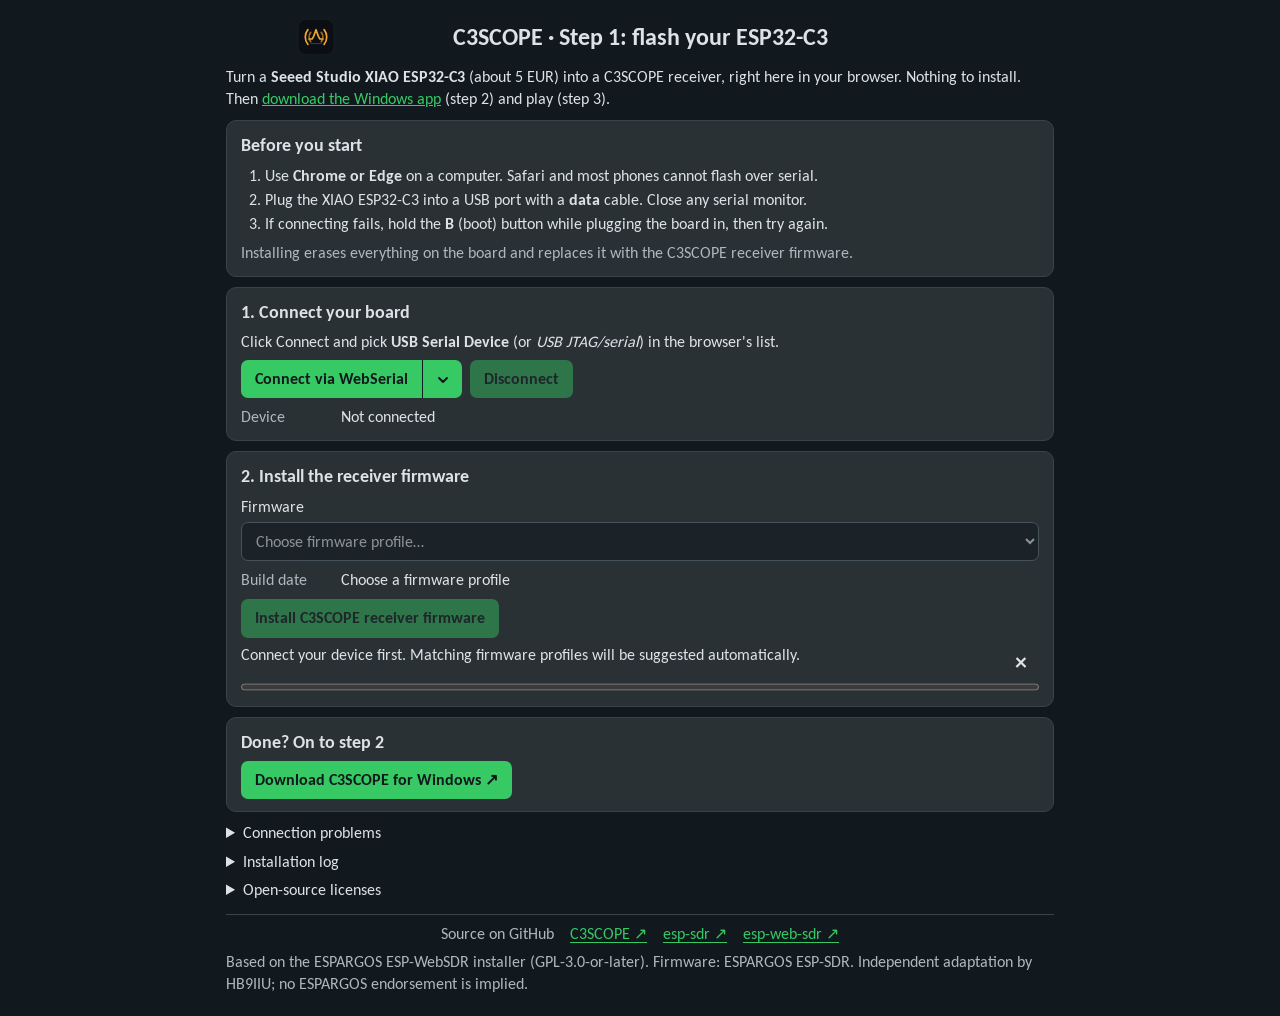
==== docs/index.html @ c2f622d9 "Add browser flasher site (docs/) and restructure README as Flash / Download / Play" ====
<!doctype html>
<html lang="en">
  <head>
    <meta charset="utf-8" />
    <meta name="viewport" content="width=device-width,initial-scale=1" />
    <title>C3SCOPE · Flash your ESP32-C3</title>
    <meta name="description" content="Flash the C3SCOPE receiver firmware to a Seeed Studio XIAO ESP32-C3 from your browser." />
    <link rel="icon" type="image/svg+xml" href="c3scope.svg" />
    <link rel="icon" type="image/png" sizes="194x194" href="favicon-194x194.png" />
    <link rel="icon" type="image/png" sizes="32x32" href="favicon-32x32.png" />
    <link rel="icon" type="image/png" sizes="16x16" href="favicon-16x16.png" />
    <link rel="stylesheet" href="fonts.css" />
    <link rel="stylesheet" href="flasher/style.css" />
  </head>
  <body>
    <header>
      <img src="c3scope.svg" alt="C3SCOPE" />
      <h1>C3SCOPE · Step 1: flash your ESP32-C3</h1>
    </header>
    <p>
      Turn a <strong>Seeed Studio XIAO ESP32-C3</strong> (about 5 EUR) into a C3SCOPE receiver, right here in your
      browser. Nothing to install. Then
      <a href="https://github.com/HB9IIU/C3SCOPE/releases">download the Windows app</a> (step 2) and play (step 3).
    </p>
    <section>
      <h2>Before you start</h2>
      <ol>
        <li>Use <strong>Chrome or Edge</strong> on a computer. Safari and most phones cannot flash over serial.</li>
        <li>Plug the XIAO ESP32-C3 into a USB port with a <strong>data</strong> cable. Close any serial monitor.</li>
        <li>If connecting fails, hold the <strong>B</strong> (boot) button while plugging the board in, then try again.</li>
      </ol>
      <p class="muted">Installing erases everything on the board and replaces it with the C3SCOPE receiver firmware.</p>
    </section>
    <section>
      <h2>1. Connect your board</h2>
      <p>Click Connect and pick <strong>USB Serial Device</strong> (or <em>USB JTAG/serial</em>) in the browser's list.</p>
      <div class="actions">
        <div class="connect-buttons">
          <button id="connect" disabled>Connect via WebSerial</button
          ><button
            id="chooseConnection"
            type="button"
            disabled
            aria-label="Connection options"
            title="Connection options"
            aria-haspopup="menu"
            aria-expanded="false"
            aria-controls="connectMenu"
          >
            <svg width="12" height="8" viewBox="0 0 12 8" aria-hidden="true">
              <path
                d="m2 2 4 4 4-4"
                fill="none"
                stroke="currentColor"
                stroke-width="2"
                stroke-linecap="round"
                stroke-linejoin="round"
              />
            </svg>
          </button>
          <div id="connectMenu" role="menu" aria-label="Connection options" hidden>
            <button id="connectAlternative" type="button" role="menuitem">Choose WebUSB Device…</button>
          </div>
        </div>
        <button id="disconnect" disabled>Disconnect</button>
      </div>
      <dl>
        <dt>Device</dt>
        <dd id="device">Not connected</dd>
      </dl>
    </section>
    <section>
      <h2>2. Install the receiver firmware</h2>
      <label for="revision">Firmware</label
      ><select id="revision" disabled aria-describedby="s3-bridge-hint">
        <option value="">Choose firmware profile…</option>
      </select>
      <p id="s3-bridge-hint" hidden></p>
      <dl>
        <dt>Build date</dt>
        <dd id="version"></dd>
      </dl>
      <div class="actions"><button id="install" disabled>Install C3SCOPE receiver firmware</button></div>
      <div id="statusBanner">
        <p id="status" role="status" aria-live="polite">Loading firmware catalog…</p>
        <button
          id="dismissStatus"
          type="button"
          aria-label="Dismiss installer message"
          title="Dismiss installer message"
        >
          <span aria-hidden="true">×</span>
        </button>
      </div>
      <progress id="progress" max="100" value="0" aria-label="Firmware write progress"></progress>
    </section>
    <section>
      <h2>Done? On to step 2</h2>
      <div class="actions">
        <a class="button" href="https://github.com/HB9IIU/C3SCOPE/releases">Download C3SCOPE for Windows ↗</a>
      </div>
      <a id="open-application" href="https://github.com/HB9IIU/C3SCOPE" hidden>C3SCOPE</a>
    </section>
    <details>
      <summary>Connection problems</summary>
      <ul>
        <li>The board is not listed: check the cable carries data, unplug other serial programs, and try another USB socket.</li>
        <li>
          Windows can give the same COM number to your board and to a virtual serial port from other radio software
          (for example FlexRadio, com0com or VSPE). If connecting fails, open Device Manager, Ports (COM &amp; LPT),
          double-click the board's <em>USB Serial Device</em>, Port Settings, Advanced, pick another COM port number,
          then unplug and replug the board.
        </li>
        <li>Still stuck: hold <strong>B</strong> while plugging the board in, then connect again.</li>
      </ul>
    </details>
    <details>
      <summary>Installation log</summary>
      <pre id="log"></pre>
    </details>
    <script src="serial-transport.js"></script>
    <script type="module" src="flasher/app.js"></script>
    <details>
      <summary>Open-source licenses</summary>
      <p>
        <a href="flasher/vendor/LICENSE-atob-lite">LICENSE-atob-lite</a>
        <a href="flasher/vendor/LICENSE-esptool-js">LICENSE-esptool-js</a>
        <a href="flasher/vendor/LICENSE-pako">LICENSE-pako</a>
        <a href="flasher/vendor/LICENSE-tslib">LICENSE-tslib</a>
      </p>
    </details>
    <footer class="source-footer">
      <nav aria-label="Source code">
        <span>Source on GitHub</span
        ><a href="https://github.com/HB9IIU/C3SCOPE" target="_blank" rel="noopener noreferrer">C3SCOPE ↗</a
        ><a href="https://github.com/ESPARGOS/esp-sdr" target="_blank" rel="noopener noreferrer">esp-sdr ↗</a
        ><a href="https://github.com/ESPARGOS/esp-web-sdr" target="_blank" rel="noopener noreferrer"
          >esp-web-sdr ↗</a
        >
      </nav>
      <p class="muted">
        Based on the ESPARGOS ESP-WebSDR installer (GPL-3.0-or-later). Firmware: ESPARGOS ESP-SDR. Independent
        adaptation by HB9IIU; no ESPARGOS endorsement is implied.
      </p>
    </footer>
  </body>
</html>
---- docs/fonts.css ----
/* Carlito (Latin), from Google Fonts; licensed under the SIL Open Font License.
Copyright 2013 The Carlito Project Authors (https://github.com/googlefonts/carlito), with Reserved Font Name "Carlito"


This Font Software is licensed under the SIL Open Font License, Version 1.1.
This license is copied below, and is also available with a FAQ at:
https://scripts.sil.org/OFL


-----------------------------------------------------------
SIL OPEN FONT LICENSE Version 1.1 - 26 February 2007
-----------------------------------------------------------

PREAMBLE
The goals of the Open Font License (OFL) are to stimulate worldwide
development of collaborative font projects, to support the font creation
efforts of academic and linguistic communities, and to provide a free and
open framework in which fonts may be shared and improved in partnership
with others.

The OFL allows the licensed fonts to be used, studied, modified and
redistributed freely as long as they are not sold by themselves. The
fonts, including any derivative works, can be bundled, embedded, 
redistributed and/or sold with any software provided that any reserved
names are not used by derivative works. The fonts and derivatives,
however, cannot be released under any other type of license. The
requirement for fonts to remain under this license does not apply
to any document created using the fonts or their derivatives.

DEFINITIONS
"Font Software" refers to the set of files released by the Copyright
Holder(s) under this license and clearly marked as such. This may
include source files, build scripts and documentation.

"Reserved Font Name" refers to any names specified as such after the
copyright statement(s).

"Original Version" refers to the collection of Font Software components as
distributed by the Copyright Holder(s).

"Modified Version" refers to any derivative made by adding to, deleting,
or substituting -- in part or in whole -- any of the components of the
Original Version, by changing formats or by porting the Font Software to a
new environment.

"Author" refers to any designer, engineer, programmer, technical
writer or other person who contributed to the Font Software.

PERMISSION & CONDITIONS
Permission is hereby granted, free of charge, to any person obtaining
a copy of the Font Software, to use, study, copy, merge, embed, modify,
redistribute, and sell modified and unmodified copies of the Font
Software, subject to the following conditions:

1) Neither the Font Software nor any of its individual components,
in Original or Modified Versions, may be sold by itself.

2) Original or Modified Versions of the Font Software may be bundled,
redistributed and/or sold with any software, provided that each copy
contains the above copyright notice and this license. These can be
included either as stand-alone text files, human-readable headers or
in the appropriate machine-readable metadata fields within text or
binary files as long as those fields can be easily viewed by the user.

3) No Modified Version of the Font Software may use the Reserved Font
Name(s) unless explicit written permission is granted by the corresponding
Copyright Holder. This restriction only applies to the primary font name as
presented to the users.

4) The name(s) of the Copyright Holder(s) or the Author(s) of the Font
Software shall not be used to promote, endorse or advertise any
Modified Version, except to acknowledge the contribution(s) of the
Copyright Holder(s) and the Author(s) or with their explicit written
permission.

5) The Font Software, modified or unmodified, in part or in whole,
must be distributed entirely under this license, and must not be
distributed under any other license. The requirement for fonts to
remain under this license does not apply to any document created
using the Font Software.

TERMINATION
This license becomes null and void if any of the above conditions are
not met.

DISCLAIMER
THE FONT SOFTWARE IS PROVIDED "AS IS", WITHOUT WARRANTY OF ANY KIND,
EXPRESS OR IMPLIED, INCLUDING BUT NOT LIMITED TO ANY WARRANTIES OF
MERCHANTABILITY, FITNESS FOR A PARTICULAR PURPOSE AND NONINFRINGEMENT
OF COPYRIGHT, PATENT, TRADEMARK, OR OTHER RIGHT. IN NO EVENT SHALL THE
COPYRIGHT HOLDER BE LIABLE FOR ANY CLAIM, DAMAGES OR OTHER LIABILITY,
INCLUDING ANY GENERAL, SPECIAL, INDIRECT, INCIDENTAL, OR CONSEQUENTIAL
DAMAGES, WHETHER IN AN ACTION OF CONTRACT, TORT OR OTHERWISE, ARISING
FROM, OUT OF THE USE OR INABILITY TO USE THE FONT SOFTWARE OR FROM
OTHER DEALINGS IN THE FONT SOFTWARE.

*/
@font-face{font-family:Carlito;font-style:normal;font-weight:400;font-display:swap;src:url([data-uri]) format("woff2")}
@font-face{font-family:Carlito;font-style:normal;font-weight:700;font-display:swap;src:url([data-uri]) format("woff2")}
---- docs/flasher/style.css ----
:root {
  color-scheme: dark;
  font:
    16px/1.4 Carlito,
    'Segoe UI',
    Roboto,
    'Helvetica Neue',
    Arial,
    'Noto Sans',
    'Liberation Sans',
    sans-serif;
  background: #11191e;
  color: #dee2e6;
}
* {
  box-sizing: border-box;
}
body {
  max-width: 860px;
  margin: 0 auto;
  padding: 14px 16px;
}
header {
  display: grid;
  grid-template-columns: 180px minmax(0, 1fr) 180px;
  align-items: center;
  gap: 8px;
  text-align: center;
}
header img {
  width: 180px;
  height: 36px;
  justify-self: start;
}
h1 {
  font-size: 24px;
  margin: 6px 0;
}
h2 {
  font-size: 18px;
  margin: 0 0 6px;
}
p {
  margin: 6px 0;
}
ol {
  margin: 6px 0;
  padding-left: 24px;
}
li + li {
  margin-top: 2px;
}
section {
  background: #293135;
  border: 1px solid #394348;
  border-radius: 10px;
  padding: 12px 14px;
  margin: 10px 0;
}
section > :last-child {
  margin-bottom: 0;
}
a {
  color: #37c964;
}
.source-footer {
  margin-top: 12px;
  padding-top: 8px;
  border-top: 1px solid #394348;
  font-size: 16px;
}
.source-footer nav {
  display: flex;
  justify-content: center;
  align-items: center;
  flex-wrap: wrap;
  gap: 6px 16px;
}
.source-footer span {
  color: #adb8bd;
}
.source-footer a {
  white-space: nowrap;
  text-underline-offset: 3px;
}
.source-footer a:hover {
  color: #dee2e6;
}
.source-footer a:focus-visible {
  outline: 2px solid #37c964;
  outline-offset: 4px;
}
button,
.button {
  font: inherit;
  padding: 8px 14px;
  border: 0;
  border-radius: 7px;
  background: #37c964;
  color: #11191e;
  font-weight: 700;
  cursor: pointer;
}
.button {
  display: inline-block;
  text-align: center;
  text-decoration: none;
}
.button:focus-visible {
  outline: 2px solid #dee2e6;
  outline-offset: 3px;
}
select {
  display: block;
  width: 100%;
  font: inherit;
  padding: 8px 10px;
  margin-top: 4px;
  background: #11191e;
  color: #dee2e6;
  border: 1px solid #617079;
  border-radius: 7px;
}
select:disabled {
  opacity: 0.55;
}
select option {
  color: #dee2e6;
  background: #11191e;
}
#revision[data-suggested='true'],
#revision option[data-suggested='true'] {
  color: #37c964;
}
button:disabled {
  opacity: 0.45;
  cursor: default;
}
.actions {
  display: flex;
  gap: 8px;
  flex-wrap: wrap;
}
.muted,
small {
  color: #adb8bd;
}
progress {
  display: block;
  width: 100%;
  height: 14px;
  accent-color: #37c964;
}
details {
  margin: 6px 0;
}
#status {
  overflow-wrap: anywhere;
}
#log {
  white-space: pre-wrap;
  overflow-wrap: anywhere;
  max-height: 300px;
  overflow: auto;
  font: 12px/1.6 monospace;
}
#status[data-error='true'] {
  color: #ffb5b5;
}
dl {
  display: grid;
  grid-template-columns: 90px 1fr;
  gap: 4px 10px;
  margin: 8px 0;
}
dt {
  color: #adb8bd;
}
dd {
  margin: 0;
  overflow-wrap: anywhere;
}
@media (max-width: 700px) {
  header {
    grid-template-columns: 1fr;
  }
  header h1 {
    justify-self: stretch;
  }
}
@media (max-width: 500px) {
  body {
    padding: 12px;
  }
  header {
    gap: 8px;
  }
  section {
    padding: 12px;
  }
  dl {
    grid-template-columns: 65px minmax(0, 1fr);
  }
  button,
  .button {
    width: 100%;
    min-height: 44px;
  }
  select {
    min-height: 44px;
  }
}

.connect-buttons {
  display: inline-flex;
  position: relative;
  align-items: stretch;
}
.connect-buttons #connect {
  border-radius: 7px 0 0 7px;
}
#chooseConnection {
  width: 40px;
  flex: 0 0 40px;
  padding: 8px;
  border-left: 1px solid #11191e;
  border-radius: 0 7px 7px 0;
}
#connectMenu {
  position: absolute;
  top: calc(100% + 4px);
  left: 0;
  min-width: 100%;
  z-index: 10;
  padding: 4px;
  background: #11191e;
  border: 1px solid #617079;
  border-radius: 7px;
  box-shadow: 0 4px 12px #0006;
}
#connectMenu[hidden] {
  display: none;
}
#connectAlternative {
  width: 100%;
  white-space: nowrap;
  text-align: left;
  background: transparent;
  color: #dee2e6;
  font-weight: 400;
}
#connectAlternative:hover:not(:disabled),
#connectAlternative:focus-visible {
  background: #293135;
}
.connect-buttons button:focus-visible {
  outline: 2px solid #dee2e6;
  outline-offset: 2px;
  z-index: 1;
}
@media (max-width: 500px) {
  .connect-buttons {
    width: 100%;
  }
  .connect-buttons #connect {
    flex: 1;
    min-width: 0;
  }
}

#statusBanner {
  position: relative;
  padding-right: 44px;
  min-height: 36px;
}
#statusBanner[hidden] {
  display: none;
}
#dismissStatus {
  position: absolute;
  top: 0;
  right: 0;
  width: 36px;
  height: 36px;
  min-height: 36px;
  margin: 0;
  padding: 0;
  background: transparent;
  color: inherit;
  border: 1px solid transparent;
  font-size: 24px;
  line-height: 1;
}
#dismissStatus:hover {
  border-color: currentColor;
}
#dismissStatus:focus-visible {
  outline: 2px solid currentColor;
  outline-offset: 1px;
}
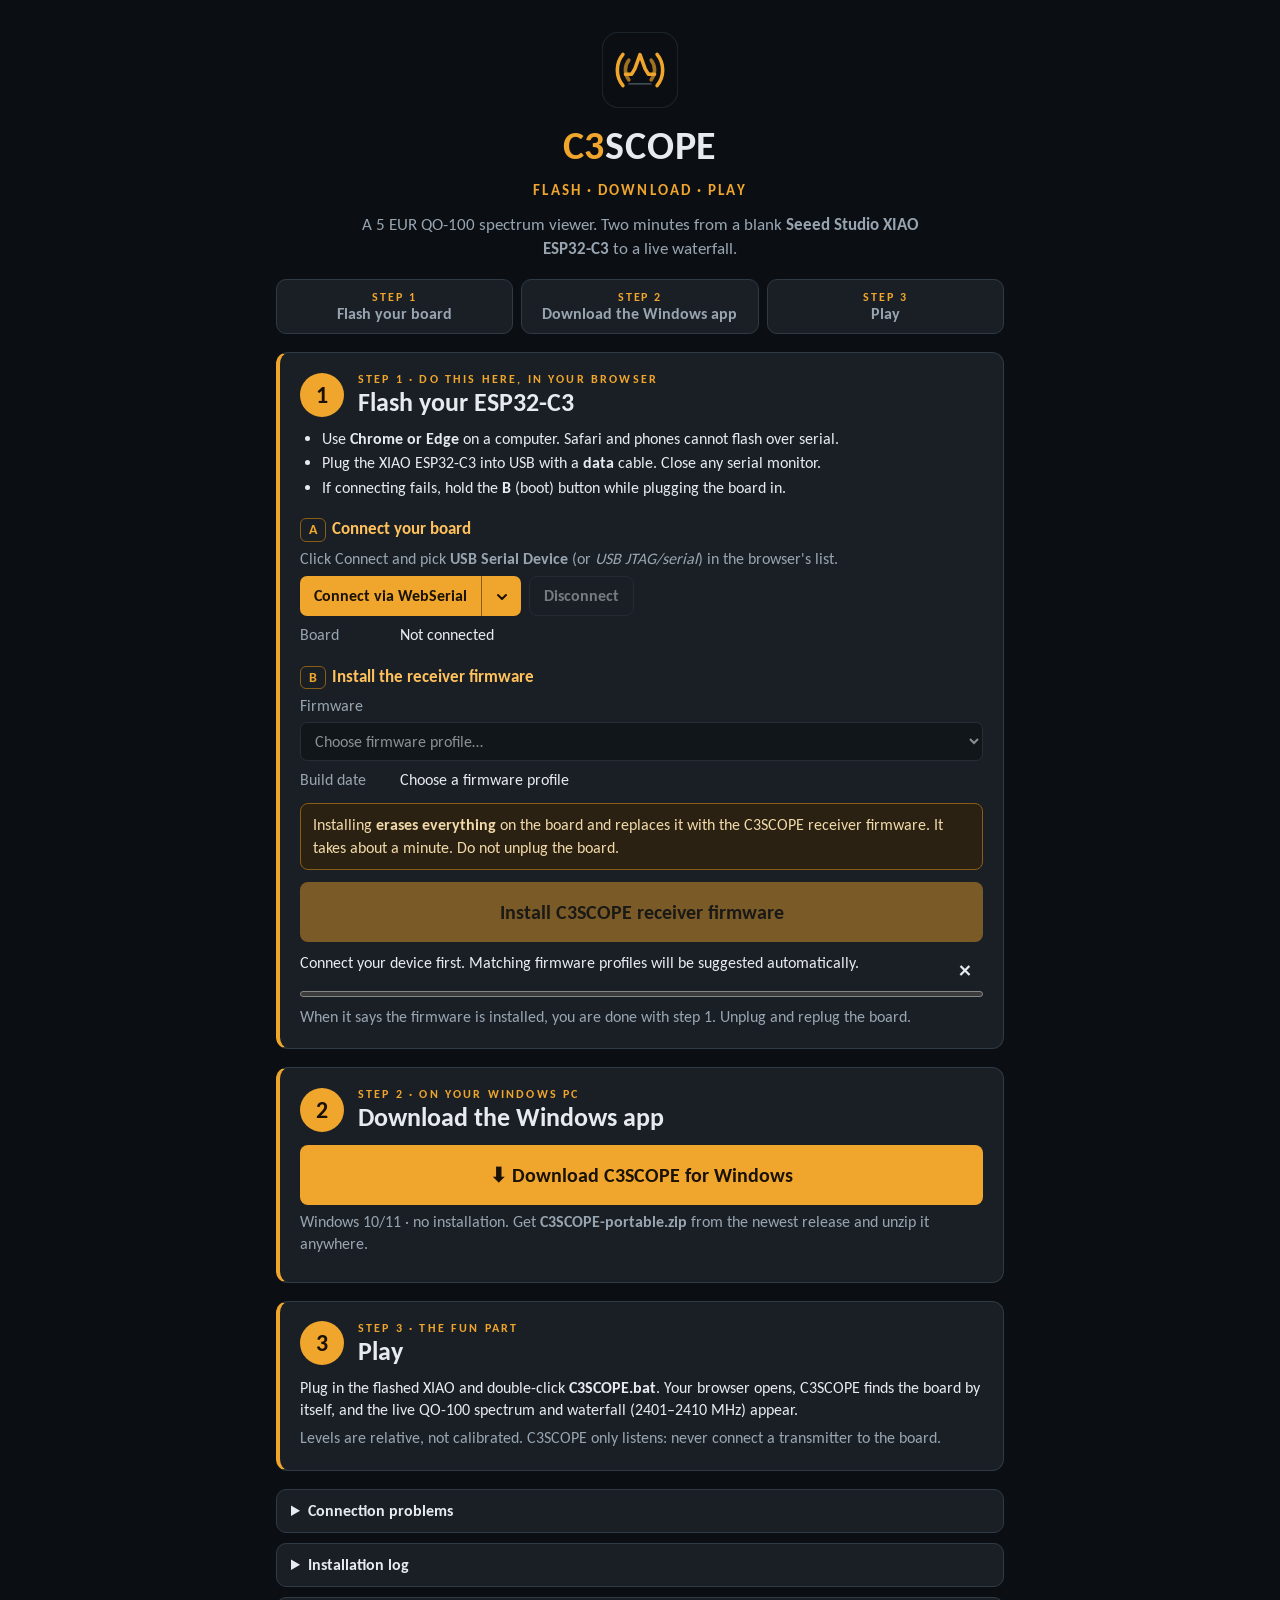
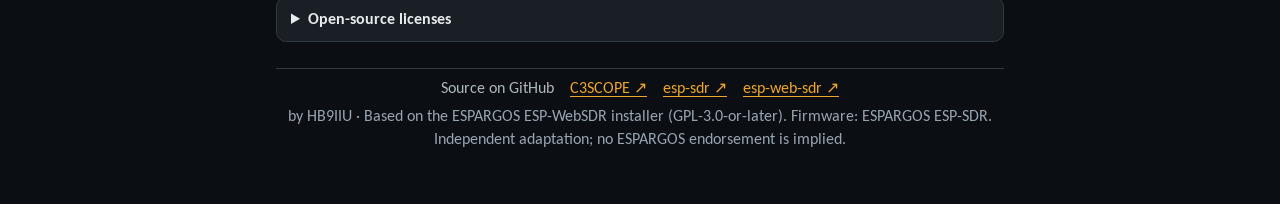
==== commit 05037e2b: "Redesign web flasher: amber theme, clear Step 1 / Step 2 / Step 3 cards" ====
--- a/docs/index.html
+++ b/docs/index.html
@@ -4,36 +4,49 @@
     <meta charset="utf-8" />
     <meta name="viewport" content="width=device-width,initial-scale=1" />
     <title>C3SCOPE · Flash your ESP32-C3</title>
-    <meta name="description" content="Flash the C3SCOPE receiver firmware to a Seeed Studio XIAO ESP32-C3 from your browser." />
+    <meta name="description" content="Flash the C3SCOPE receiver firmware to a Seeed Studio XIAO ESP32-C3 from your browser, then download the Windows app." />
+    <meta name="theme-color" content="#0b0f13" />
     <link rel="icon" type="image/svg+xml" href="c3scope.svg" />
     <link rel="icon" type="image/png" sizes="194x194" href="favicon-194x194.png" />
     <link rel="icon" type="image/png" sizes="32x32" href="favicon-32x32.png" />
     <link rel="icon" type="image/png" sizes="16x16" href="favicon-16x16.png" />
     <link rel="stylesheet" href="fonts.css" />
     <link rel="stylesheet" href="flasher/style.css" />
+    <link rel="stylesheet" href="site.css" />
   </head>
   <body>
-    <header>
-      <img src="c3scope.svg" alt="C3SCOPE" />
-      <h1>C3SCOPE · Step 1: flash your ESP32-C3</h1>
+    <header class="hero">
+      <img src="c3scope.svg" alt="" />
+      <h1><b>C3</b>SCOPE</h1>
+      <p class="tag">Flash · Download · Play</p>
+      <p class="lead">
+        A 5 EUR QO-100 spectrum viewer. Two minutes from a blank
+        <strong>Seeed Studio XIAO ESP32-C3</strong> to a live waterfall.
+      </p>
     </header>
-    <p>
-      Turn a <strong>Seeed Studio XIAO ESP32-C3</strong> (about 5 EUR) into a C3SCOPE receiver, right here in your
-      browser. Nothing to install. Then
-      <a href="https://github.com/HB9IIU/C3SCOPE/releases">download the Windows app</a> (step 2) and play (step 3).
-    </p>
-    <section>
-      <h2>Before you start</h2>
-      <ol>
-        <li>Use <strong>Chrome or Edge</strong> on a computer. Safari and most phones cannot flash over serial.</li>
-        <li>Plug the XIAO ESP32-C3 into a USB port with a <strong>data</strong> cable. Close any serial monitor.</li>
-        <li>If connecting fails, hold the <strong>B</strong> (boot) button while plugging the board in, then try again.</li>
-      </ol>
-      <p class="muted">Installing erases everything on the board and replaces it with the C3SCOPE receiver firmware.</p>
-    </section>
-    <section>
-      <h2>1. Connect your board</h2>
-      <p>Click Connect and pick <strong>USB Serial Device</strong> (or <em>USB JTAG/serial</em>) in the browser's list.</p>
+
+    <ol class="steps-nav" aria-label="The three steps">
+      <li><a href="#step1"><b>STEP 1</b>Flash your board</a></li>
+      <li><a href="#step2"><b>STEP 2</b>Download the Windows app</a></li>
+      <li><a href="#step3"><b>STEP 3</b>Play</a></li>
+    </ol>
+
+    <section class="step" id="step1">
+      <div class="step-head">
+        <span class="badge" aria-hidden="true">1</span>
+        <div>
+          <span class="kicker">Step 1 · do this here, in your browser</span>
+          <h2>Flash your ESP32-C3</h2>
+        </div>
+      </div>
+      <ul class="checklist">
+        <li>Use <strong>Chrome or Edge</strong> on a computer. Safari and phones cannot flash over serial.</li>
+        <li>Plug the XIAO ESP32-C3 into USB with a <strong>data</strong> cable. Close any serial monitor.</li>
+        <li>If connecting fails, hold the <strong>B</strong> (boot) button while plugging the board in.</li>
+      </ul>
+
+      <h3><span>A</span>Connect your board</h3>
+      <p class="muted">Click Connect and pick <strong>USB Serial Device</strong> (or <em>USB JTAG/serial</em>) in the browser's list.</p>
       <div class="actions">
         <div class="connect-buttons">
           <button id="connect" disabled>Connect via WebSerial</button
@@ -65,13 +78,12 @@
         <button id="disconnect" disabled>Disconnect</button>
       </div>
       <dl>
-        <dt>Device</dt>
+        <dt>Board</dt>
         <dd id="device">Not connected</dd>
       </dl>
-    </section>
-    <section>
-      <h2>2. Install the receiver firmware</h2>
-      <label for="revision">Firmware</label
+
+      <h3><span>B</span>Install the receiver firmware</h3>
+      <label for="revision" class="muted">Firmware</label
       ><select id="revision" disabled aria-describedby="s3-bridge-hint">
         <option value="">Choose firmware profile…</option>
       </select>
@@ -80,7 +92,8 @@
         <dt>Build date</dt>
         <dd id="version"></dd>
       </dl>
-      <div class="actions"><button id="install" disabled>Install C3SCOPE receiver firmware</button></div>
+      <p class="notice">Installing <strong>erases everything</strong> on the board and replaces it with the C3SCOPE receiver firmware. It takes about a minute. Do not unplug the board.</p>
+      <div class="actions"><button id="install" class="big-button" disabled>Install C3SCOPE receiver firmware</button></div>
       <div id="statusBanner">
         <p id="status" role="status" aria-live="polite">Loading firmware catalog…</p>
         <button
@@ -93,18 +106,43 @@
         </button>
       </div>
       <progress id="progress" max="100" value="0" aria-label="Firmware write progress"></progress>
+      <p class="muted">When it says the firmware is installed, you are done with step 1. Unplug and replug the board.</p>
     </section>
-    <section>
-      <h2>Done? On to step 2</h2>
-      <div class="actions">
-        <a class="button" href="https://github.com/HB9IIU/C3SCOPE/releases">Download C3SCOPE for Windows ↗</a>
+
+    <section class="step" id="step2">
+      <div class="step-head">
+        <span class="badge" aria-hidden="true">2</span>
+        <div>
+          <span class="kicker">Step 2 · on your Windows PC</span>
+          <h2>Download the Windows app</h2>
+        </div>
       </div>
+      <a class="button big-button" href="https://github.com/HB9IIU/C3SCOPE/releases">&#11015; Download C3SCOPE for Windows</a>
+      <p class="muted">
+        Windows 10/11 · no installation. Get <strong>C3SCOPE-portable.zip</strong> from the newest release and unzip it anywhere.
+      </p>
       <a id="open-application" href="https://github.com/HB9IIU/C3SCOPE" hidden>C3SCOPE</a>
     </section>
+
+    <section class="step" id="step3">
+      <div class="step-head">
+        <span class="badge" aria-hidden="true">3</span>
+        <div>
+          <span class="kicker">Step 3 · the fun part</span>
+          <h2>Play</h2>
+        </div>
+      </div>
+      <p>
+        Plug in the flashed XIAO and double-click <strong>C3SCOPE.bat</strong>. Your browser opens, C3SCOPE finds the
+        board by itself, and the live QO-100 spectrum and waterfall (2401–2410 MHz) appear.
+      </p>
+      <p class="muted">Levels are relative, not calibrated. C3SCOPE only listens: never connect a transmitter to the board.</p>
+    </section>
+
     <details>
       <summary>Connection problems</summary>
       <ul>
-        <li>The board is not listed: check the cable carries data, unplug other serial programs, and try another USB socket.</li>
+        <li>The board is not listed: check the cable carries data, close other serial programs, and try another USB socket.</li>
         <li>
           Windows can give the same COM number to your board and to a virtual serial port from other radio software
           (for example FlexRadio, com0com or VSPE). If connecting fails, open Device Manager, Ports (COM &amp; LPT),
@@ -139,8 +177,8 @@
         >
       </nav>
       <p class="muted">
-        Based on the ESPARGOS ESP-WebSDR installer (GPL-3.0-or-later). Firmware: ESPARGOS ESP-SDR. Independent
-        adaptation by HB9IIU; no ESPARGOS endorsement is implied.
+        by HB9IIU · Based on the ESPARGOS ESP-WebSDR installer (GPL-3.0-or-later). Firmware: ESPARGOS ESP-SDR.
+        Independent adaptation; no ESPARGOS endorsement is implied.
       </p>
     </footer>
   </body>
--- a/docs/site.css
+++ b/docs/site.css
@@ -0,0 +1,283 @@
+/* C3SCOPE web flasher: amber theme layered over the viewer's installer styles. */
+:root {
+  --accent: #f0a52c;
+  --accent-hi: #ffc15c;
+  --accent-dim: #8a5d17;
+  --ink: #1a1205;
+  --bg: #0b0f13;
+  --card: #1a1f25;
+  --card-hi: #20262d;
+  --line: #2f3a45;
+  --text: #e7ebef;
+  --dim: #98a5b1;
+  background: var(--bg);
+  color: var(--text);
+}
+html {
+  background: radial-gradient(ellipse at 50% -10%, #2a2f36 0%, var(--bg) 55%) fixed;
+}
+body {
+  max-width: 760px;
+  padding: 24px 16px 48px;
+}
+a {
+  color: var(--accent);
+  text-underline-offset: 3px;
+}
+a:hover {
+  color: var(--accent-hi);
+}
+
+/* Hero */
+.hero {
+  display: block; /* the installer styles <header> as a 3-column grid */
+  text-align: center;
+  padding: 8px 0 18px;
+}
+.hero img {
+  width: 76px;
+  height: 76px;
+  margin: 0 auto 10px;
+  display: block;
+}
+.hero h1 {
+  font-size: 40px;
+  letter-spacing: 0.02em;
+  margin: 0;
+}
+.hero h1 b {
+  color: var(--accent);
+}
+.hero .tag {
+  color: var(--accent);
+  font-weight: 700;
+  letter-spacing: 0.14em;
+  text-transform: uppercase;
+  font-size: 15px;
+  margin: 6px 0 0;
+}
+.hero .lead {
+  color: var(--dim);
+  max-width: 560px;
+  margin: 12px auto 0;
+  font-size: 17px;
+}
+
+/* Progress strip */
+.steps-nav {
+  display: grid;
+  grid-template-columns: repeat(3, 1fr);
+  gap: 8px;
+  margin: 0 0 18px;
+  padding: 0;
+  list-style: none;
+}
+.steps-nav li {
+  margin: 0;
+}
+.steps-nav a {
+  display: block;
+  padding: 10px 12px;
+  text-align: center;
+  text-decoration: none;
+  color: var(--dim);
+  background: var(--card);
+  border: 1px solid var(--line);
+  border-radius: 10px;
+  font-weight: 700;
+  line-height: 1.2;
+}
+.steps-nav a b {
+  display: block;
+  color: var(--accent);
+  font-size: 12px;
+  letter-spacing: 0.16em;
+}
+.steps-nav a:hover {
+  border-color: var(--accent);
+  color: var(--text);
+}
+
+/* Step cards */
+section.step {
+  position: relative;
+  background: var(--card);
+  border: 1px solid var(--line);
+  border-left: 4px solid var(--accent);
+  border-radius: 12px;
+  padding: 18px 20px 20px;
+  margin: 0 0 18px;
+}
+.step-head {
+  display: flex;
+  align-items: center;
+  gap: 14px;
+  margin-bottom: 10px;
+}
+.badge {
+  flex: 0 0 auto;
+  display: grid;
+  place-items: center;
+  width: 44px;
+  height: 44px;
+  border-radius: 50%;
+  background: var(--accent);
+  color: var(--ink);
+  font-size: 24px;
+  font-weight: 800;
+}
+.step-head .kicker {
+  display: block;
+  color: var(--accent);
+  font-size: 12px;
+  font-weight: 700;
+  letter-spacing: 0.18em;
+  text-transform: uppercase;
+}
+.step-head h2 {
+  font-size: 26px;
+  margin: 0;
+  line-height: 1.15;
+}
+.step h3 {
+  font-size: 17px;
+  margin: 18px 0 6px;
+  color: var(--accent-hi);
+}
+.step h3 span {
+  display: inline-block;
+  min-width: 26px;
+  margin-right: 6px;
+  padding: 1px 0;
+  text-align: center;
+  border: 1px solid var(--accent-dim);
+  border-radius: 6px;
+  color: var(--accent);
+  font-size: 14px;
+}
+.step .muted,
+.muted {
+  color: var(--dim);
+}
+.notice {
+  margin: 12px 0 0;
+  padding: 10px 12px;
+  background: #2a2112;
+  border: 1px solid var(--accent-dim);
+  border-radius: 8px;
+  color: #f1d9a9;
+}
+.big-button {
+  display: block;
+  width: 100%;
+  margin: 12px 0 4px;
+  padding: 16px 18px;
+  font-size: 20px;
+}
+.checklist {
+  margin: 8px 0 0;
+  padding-left: 22px;
+}
+
+/* Buttons, form controls */
+button,
+.button {
+  background: var(--accent);
+  color: var(--ink);
+  border-radius: 8px;
+}
+button:hover:not(:disabled),
+.button:hover {
+  background: var(--accent-hi);
+  color: var(--ink);
+}
+button:focus-visible,
+.button:focus-visible {
+  outline: 2px solid var(--accent-hi);
+  outline-offset: 3px;
+}
+#disconnect {
+  background: transparent;
+  color: var(--text);
+  border: 1px solid var(--line);
+}
+#disconnect:hover:not(:disabled) {
+  background: var(--card-hi);
+  color: var(--text);
+  border-color: var(--accent);
+}
+#chooseConnection {
+  border-left: 1px solid var(--accent-dim);
+}
+#connectMenu {
+  background: var(--card-hi);
+  border-color: var(--line);
+}
+#connectAlternative {
+  color: var(--text);
+}
+#connectAlternative:hover:not(:disabled),
+#connectAlternative:focus-visible {
+  background: var(--card);
+  color: var(--text);
+}
+select {
+  background: var(--bg);
+  border-color: var(--line);
+  color: var(--text);
+}
+select option {
+  background: var(--bg);
+  color: var(--text);
+}
+#revision[data-suggested='true'],
+#revision option[data-suggested='true'] {
+  color: var(--accent-hi);
+}
+progress {
+  accent-color: var(--accent);
+  height: 12px;
+}
+dt {
+  color: var(--dim);
+}
+#statusBanner {
+  margin-top: 6px;
+}
+#status[data-error='true'] {
+  color: #ffb5b5;
+}
+details {
+  background: var(--card);
+  border: 1px solid var(--line);
+  border-radius: 10px;
+  padding: 10px 14px;
+  margin: 10px 0;
+}
+details summary {
+  cursor: pointer;
+  font-weight: 700;
+}
+.source-footer {
+  border-top-color: var(--line);
+  margin-top: 26px;
+  text-align: center;
+}
+.source-footer a:focus-visible {
+  outline-color: var(--accent);
+}
+
+@media (max-width: 560px) {
+  .hero h1 {
+    font-size: 32px;
+  }
+  .steps-nav {
+    grid-template-columns: 1fr;
+  }
+  section.step {
+    padding: 16px 14px 18px;
+  }
+  .step-head h2 {
+    font-size: 22px;
+  }
+}
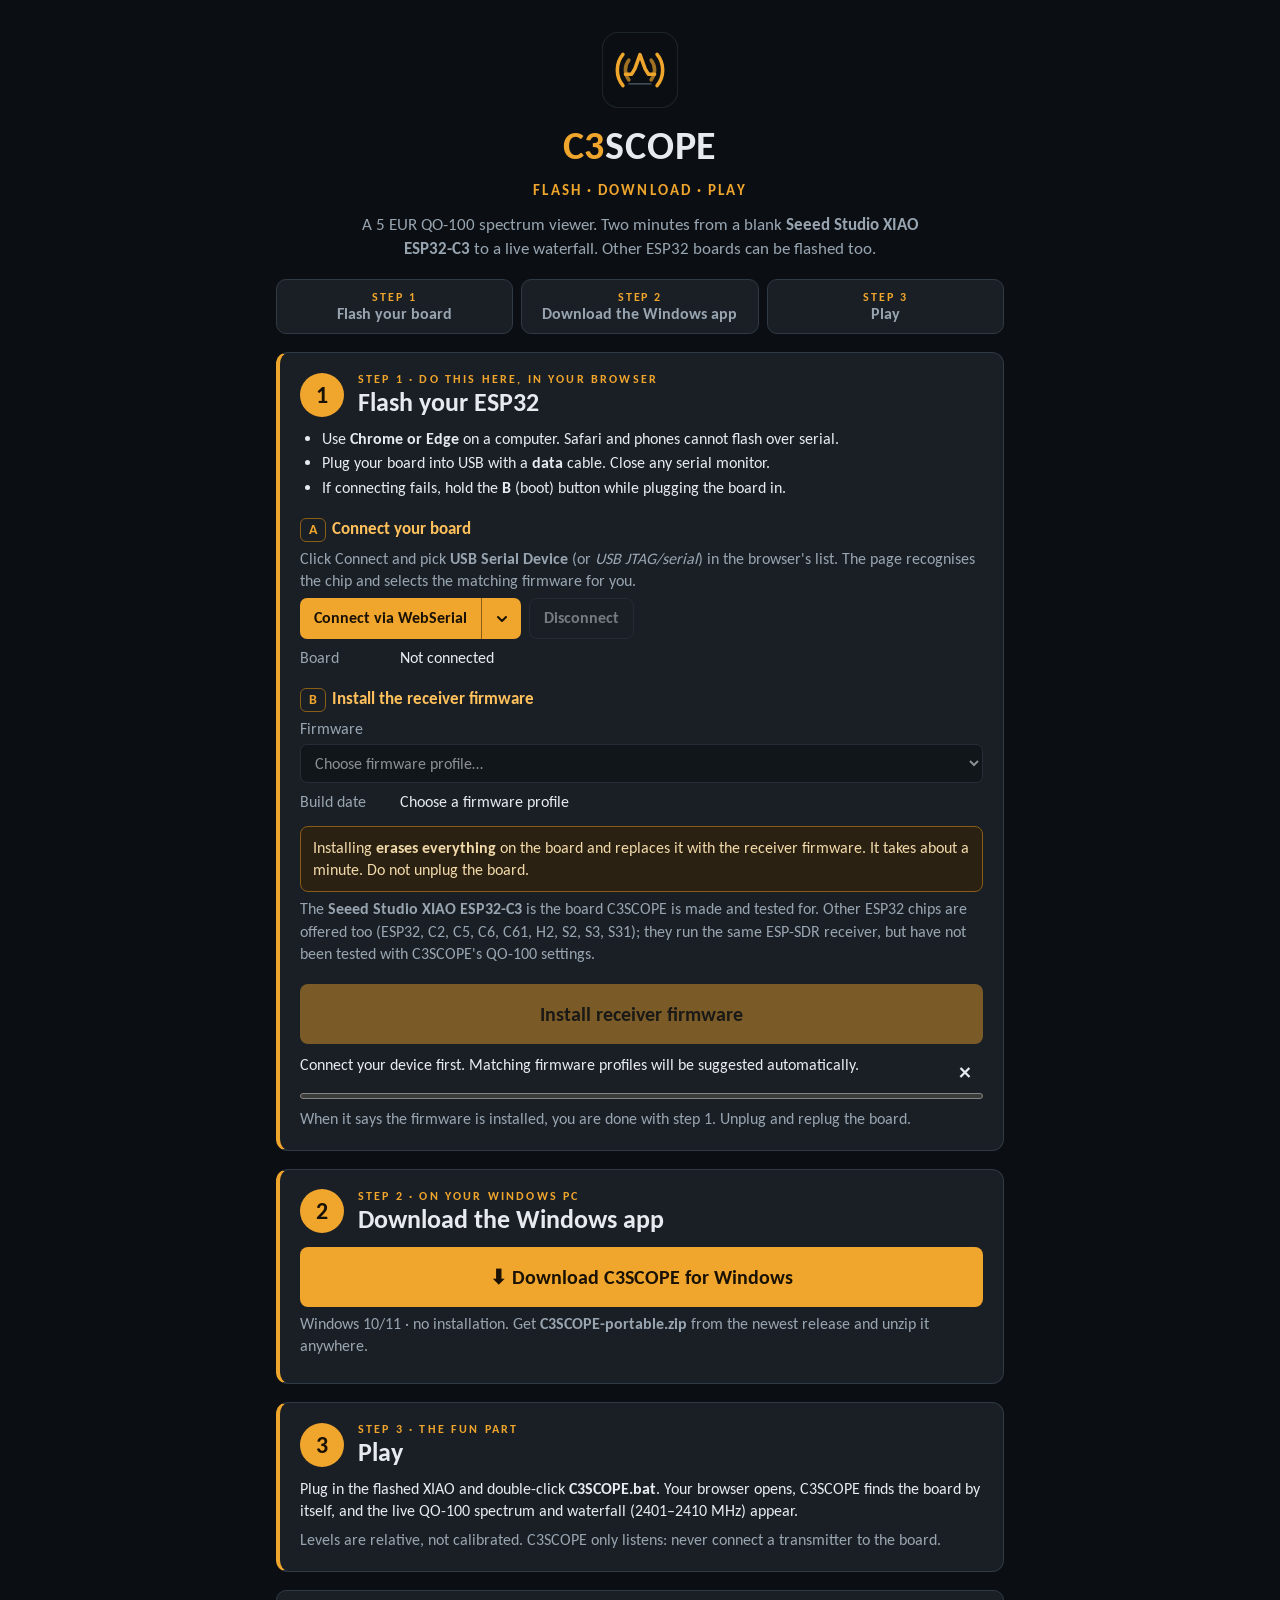
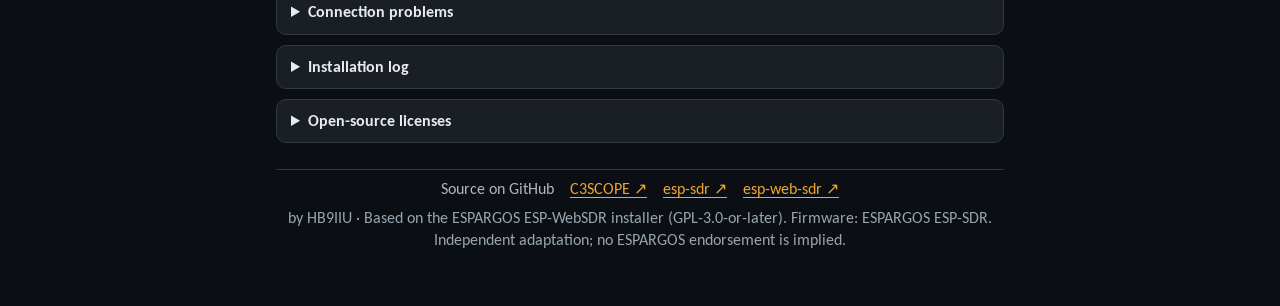
==== commit 2e4b2cb3: "Web flasher: offer all ESP-SDR chip profiles with automatic matching; C3 stays the recommended board" ====
--- a/docs/index.html
+++ b/docs/index.html
@@ -3,8 +3,8 @@
   <head>
     <meta charset="utf-8" />
     <meta name="viewport" content="width=device-width,initial-scale=1" />
-    <title>C3SCOPE · Flash your ESP32-C3</title>
-    <meta name="description" content="Flash the C3SCOPE receiver firmware to a Seeed Studio XIAO ESP32-C3 from your browser, then download the Windows app." />
+    <title>C3SCOPE · Flash your ESP32</title>
+    <meta name="description" content="Flash the C3SCOPE receiver firmware to a Seeed Studio XIAO ESP32-C3 (or another ESP32 board) from your browser, then download the Windows app." />
     <meta name="theme-color" content="#0b0f13" />
     <link rel="icon" type="image/svg+xml" href="c3scope.svg" />
     <link rel="icon" type="image/png" sizes="194x194" href="favicon-194x194.png" />
@@ -21,7 +21,7 @@
       <p class="tag">Flash · Download · Play</p>
       <p class="lead">
         A 5 EUR QO-100 spectrum viewer. Two minutes from a blank
-        <strong>Seeed Studio XIAO ESP32-C3</strong> to a live waterfall.
+        <strong>Seeed Studio XIAO ESP32-C3</strong> to a live waterfall. Other ESP32 boards can be flashed too.
       </p>
     </header>
 
@@ -36,17 +36,17 @@
         <span class="badge" aria-hidden="true">1</span>
         <div>
           <span class="kicker">Step 1 · do this here, in your browser</span>
-          <h2>Flash your ESP32-C3</h2>
+          <h2>Flash your ESP32</h2>
         </div>
       </div>
       <ul class="checklist">
         <li>Use <strong>Chrome or Edge</strong> on a computer. Safari and phones cannot flash over serial.</li>
-        <li>Plug the XIAO ESP32-C3 into USB with a <strong>data</strong> cable. Close any serial monitor.</li>
+        <li>Plug your board into USB with a <strong>data</strong> cable. Close any serial monitor.</li>
         <li>If connecting fails, hold the <strong>B</strong> (boot) button while plugging the board in.</li>
       </ul>
 
       <h3><span>A</span>Connect your board</h3>
-      <p class="muted">Click Connect and pick <strong>USB Serial Device</strong> (or <em>USB JTAG/serial</em>) in the browser's list.</p>
+      <p class="muted">Click Connect and pick <strong>USB Serial Device</strong> (or <em>USB JTAG/serial</em>) in the browser's list. The page recognises the chip and selects the matching firmware for you.</p>
       <div class="actions">
         <div class="connect-buttons">
           <button id="connect" disabled>Connect via WebSerial</button
@@ -92,8 +92,13 @@
         <dt>Build date</dt>
         <dd id="version"></dd>
       </dl>
-      <p class="notice">Installing <strong>erases everything</strong> on the board and replaces it with the C3SCOPE receiver firmware. It takes about a minute. Do not unplug the board.</p>
-      <div class="actions"><button id="install" class="big-button" disabled>Install C3SCOPE receiver firmware</button></div>
+      <p class="notice">Installing <strong>erases everything</strong> on the board and replaces it with the receiver firmware. It takes about a minute. Do not unplug the board.</p>
+      <p class="muted">
+        The <strong>Seeed Studio XIAO ESP32-C3</strong> is the board C3SCOPE is made and tested for. Other ESP32 chips
+        are offered too (ESP32, C2, C5, C6, C61, H2, S2, S3, S31); they run the same ESP-SDR receiver, but have not
+        been tested with C3SCOPE's QO-100 settings.
+      </p>
+      <div class="actions"><button id="install" class="big-button" disabled>Install receiver firmware</button></div>
       <div id="statusBanner">
         <p id="status" role="status" aria-live="polite">Loading firmware catalog…</p>
         <button
